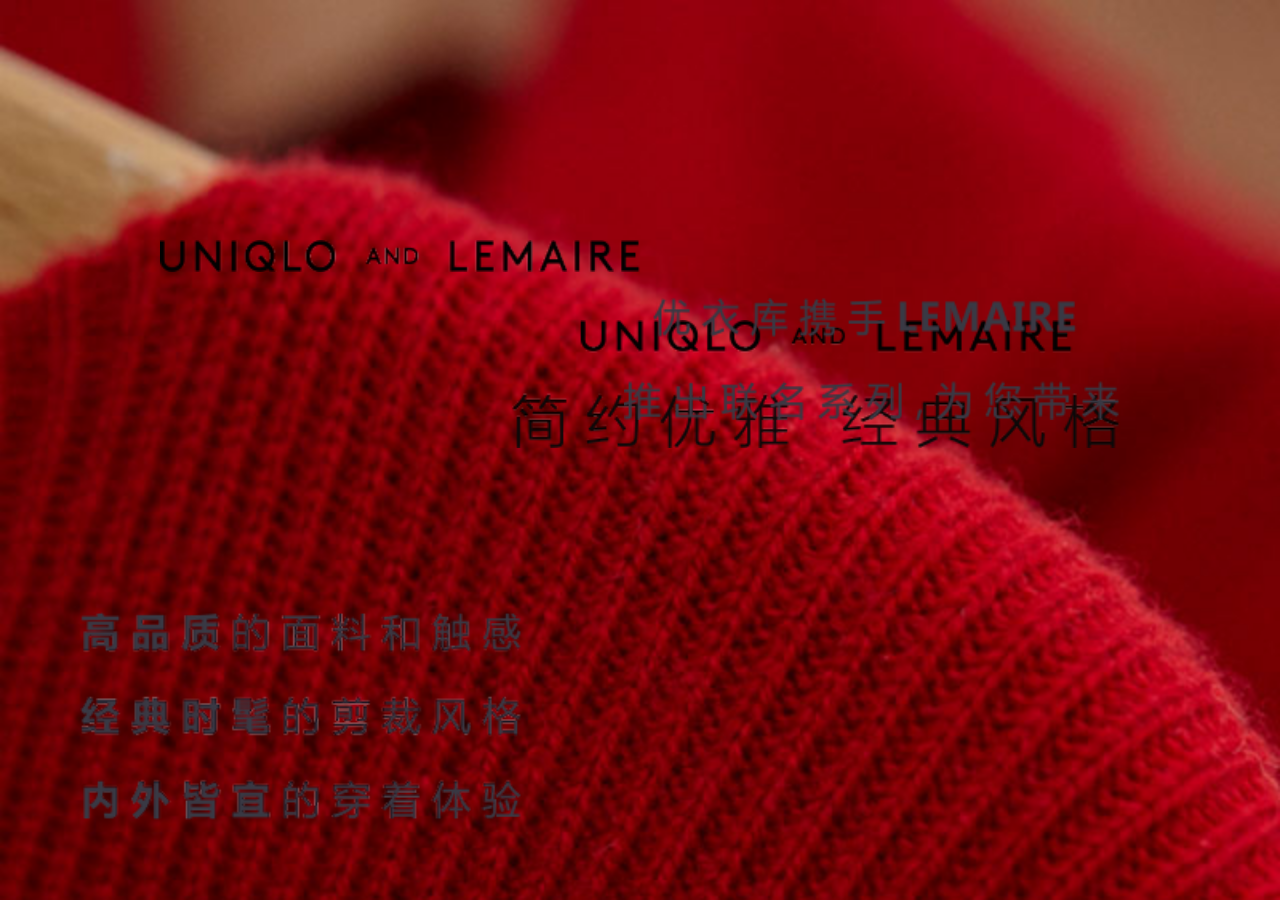
==== index.html @ e699a5d2 "index" ====
<!DOCTYPE html>
<html lang="en">
    <head>
        <meta charset="utf-8">
        <meta name="viewport" content="width=device-width, user-scalable=no, initial-scale=1.0, maximum-scale=1.0, minimum-scale=1.0">
        <link rel="stylesheet" type="text/css" href="css/swiper.min.css">
        <link rel="stylesheet" type="text/css" href="css/animate.css">
        <script type="text/javascript" src="js/comm.js"></script>
        
        <style type="text/css">
			
        </style>
    </head>
    <body>
    	<div class="swiper-container">
		    <div class="swiper-wrapper">
		        <div class="swiper-slide page1">
		        	<img src="img/p2_txt.png" alt="">
		        	<img src="img/p3_txt.png" alt="">
		        	<img src="img/p3_txt2.png" alt="">
		        	<img src="img/p3_txt3.png" alt="">
		        </div>
		        <div class="swiper-slide page2">
		        	<img src="img/p4_about.png" alt="">
		        	<img src="img/woman.png" alt="">
		        </div>
		       
		    </div>
    
		</div>
    <script type="text/javascript" src="js/swiper.min.js"></script>
    <script type="text/javascript">
    	!function(n){var e=n.document,t=e.documentElement,i=1600,d=i/100,o="orientationchange"in n?"orientationchange":"resize",
    a=function(){var n=t.clientWidth||320;n>10000&&(n=10000),t.style.fontSize=n/d+"px"};
    e.addEventListener&&(n.addEventListener(o,a,!1),e.addEventListener("DOMContentLoaded",a,!1))}(window);


	var mySwiper = new Swiper ('.swiper-container', {
    loop: true,
    direction:'vertical',
    onSlideChangeEnd:function(swiper){
    	var slideAry = swiper.slides;//获取当前一共有多少活动块（swiper会自动在收尾添加一个活动块 首部填原最后一个 尾部填原第一个）
    	var curIn= swiper.activeIndex,
    	total = slideAry.length;
    	var targetId='page';
    	switch(curIn){
    		case 0:targetId+=total-2;
    			break;
    		case total-1:targetId+=1;
    			break;
    		default:targetId+=curIn;
    	}

    	//gei 当前活动块设置id,把其余的移出
    	[].forEach.call(slideAry,function(e,i){
    		if(curIn === i){
    			e.id = targetId;
    			return;
    		}
    		e.id = null;
    	});

    }
    

  })

    </script>
    </body>
</html>
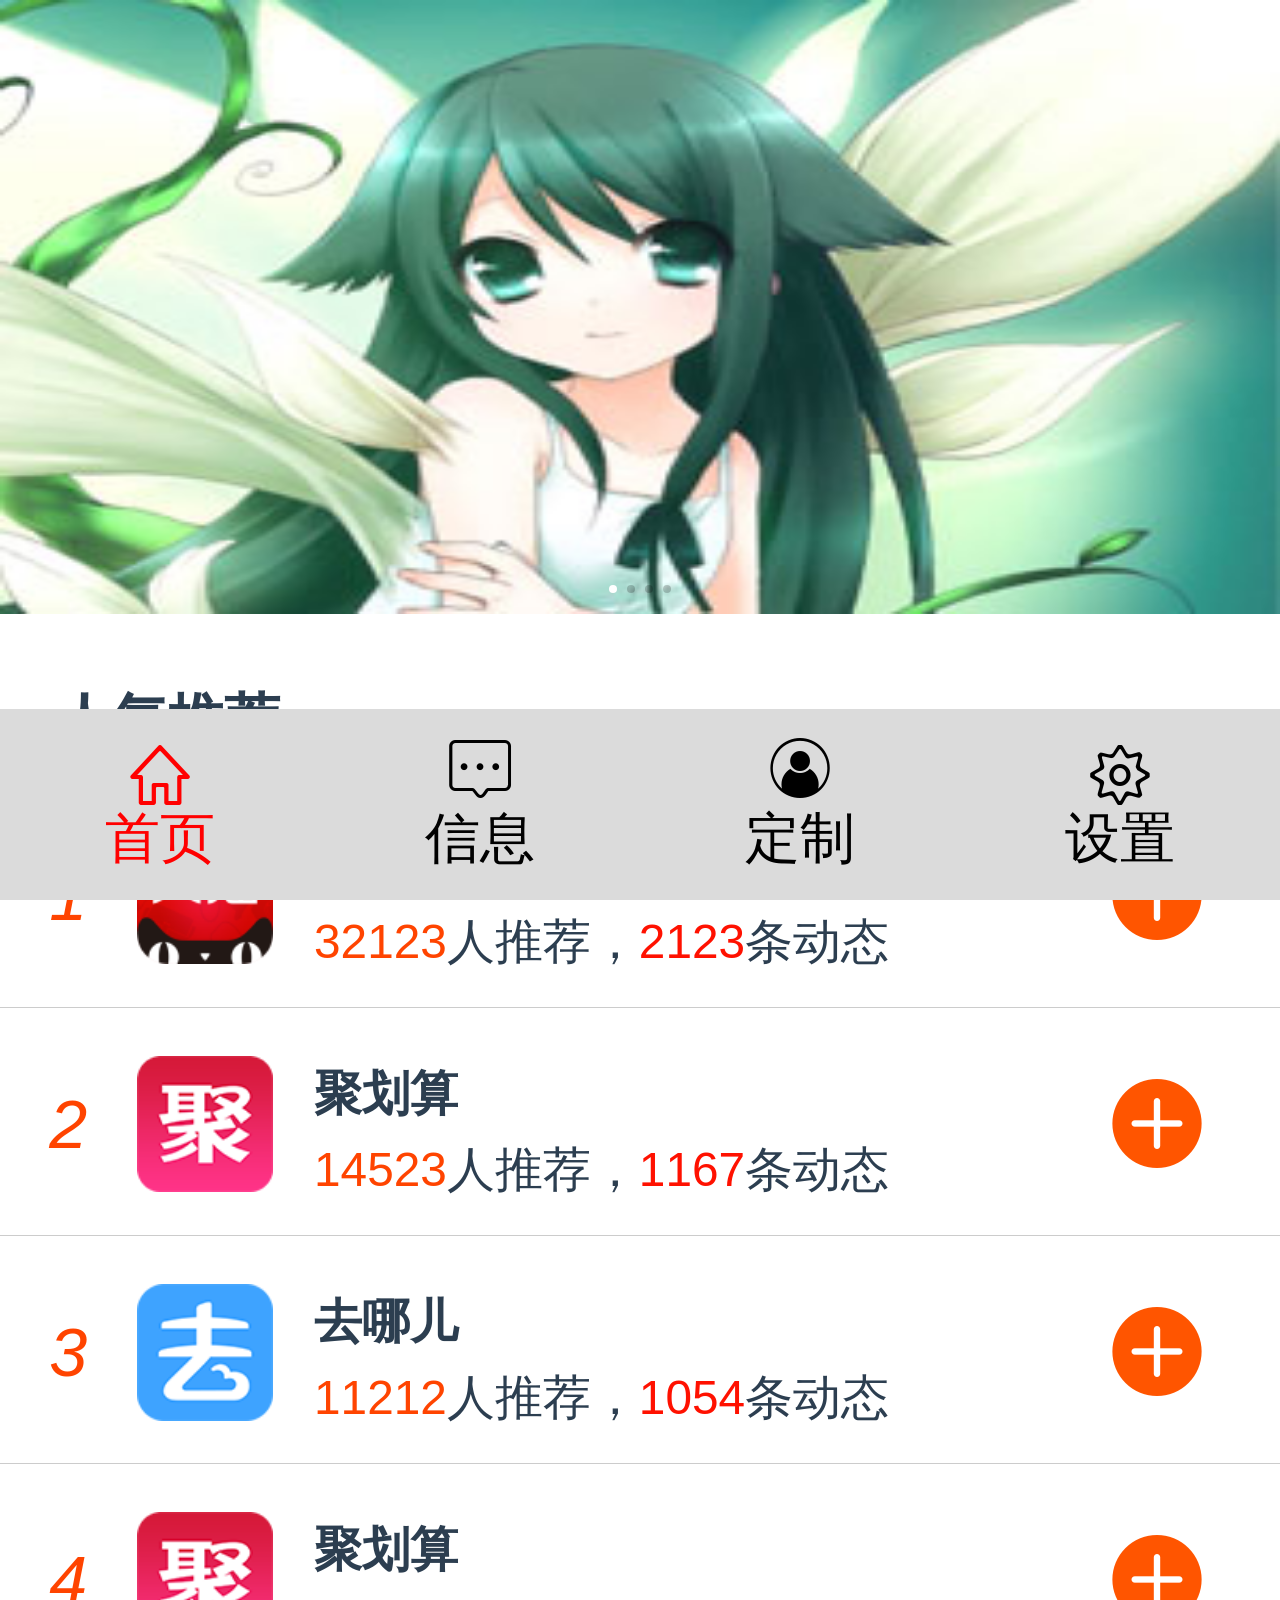
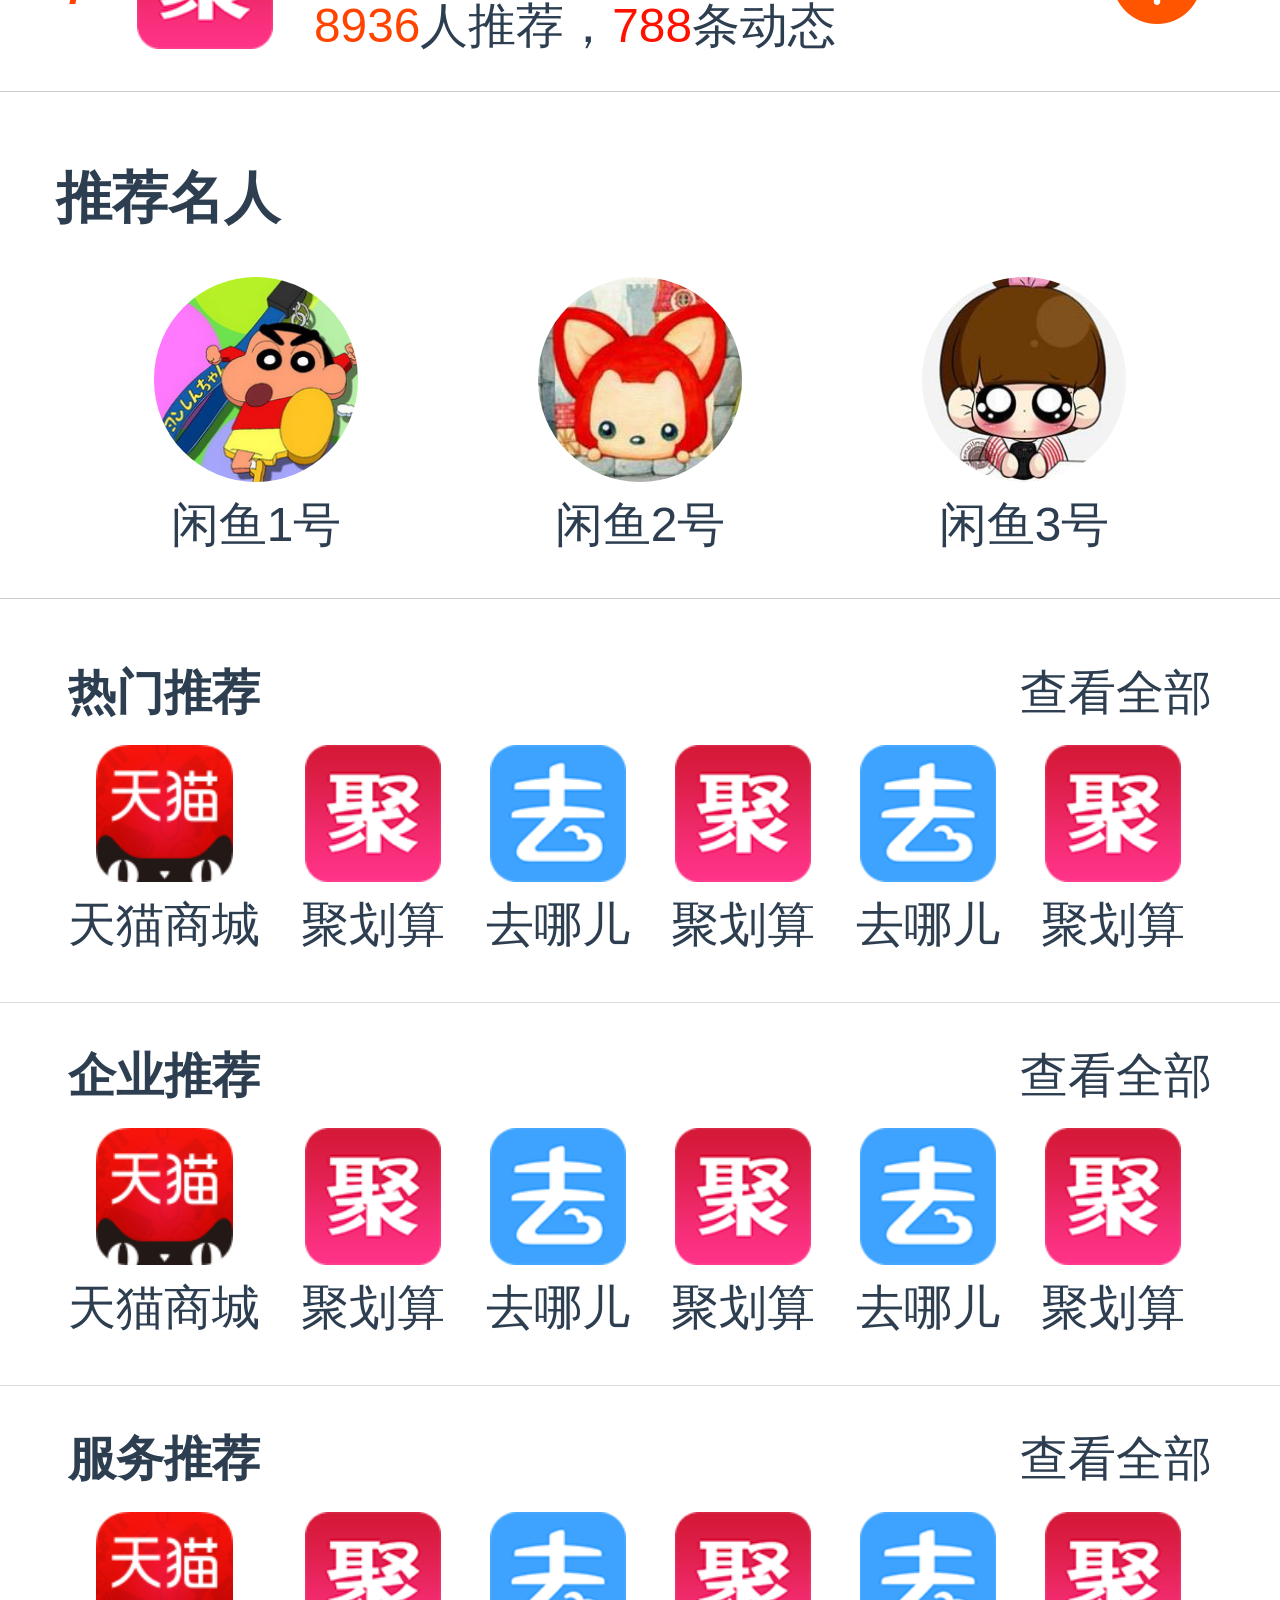
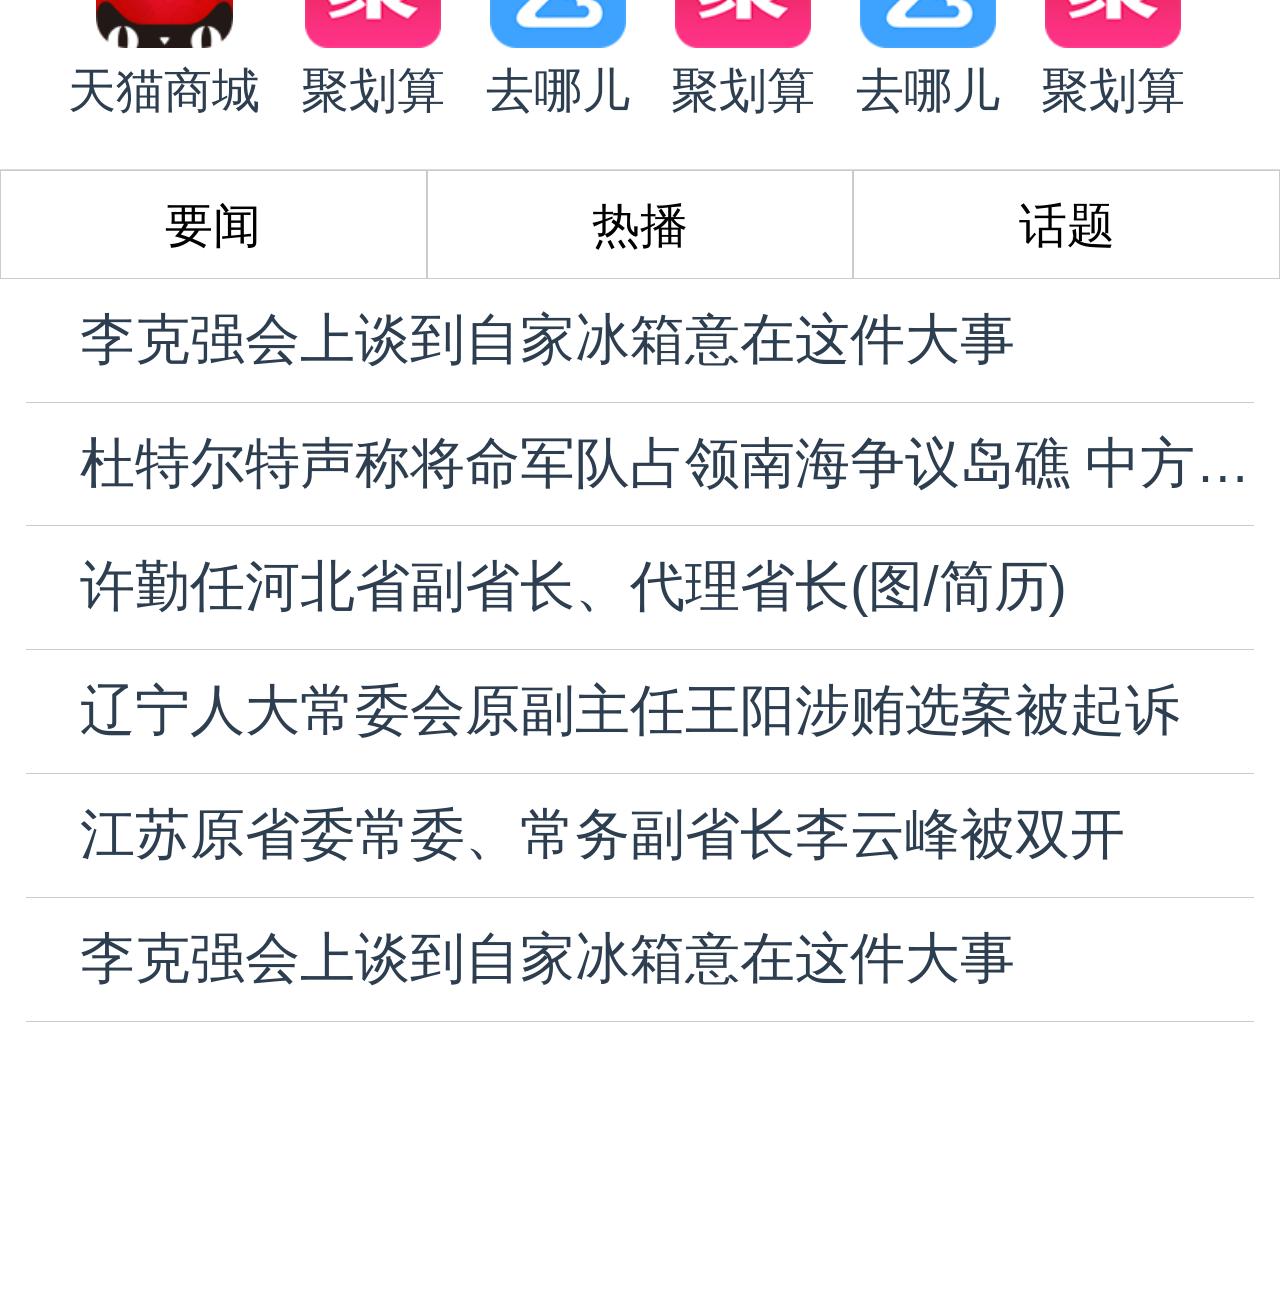
==== commit 3548fd6a: "change" ====
--- a/index.html
+++ b/index.html
@@ -1,70 +1 @@
-<!DOCTYPE html>
-<html lang="en">
-    <head>
-        <meta charset="utf-8">
-        <meta name="viewport" content="width=device-width, user-scalable=no, initial-scale=1.0, maximum-scale=1.0, minimum-scale=1.0">
-        <link rel="stylesheet" type="text/css" href="css/swiper.min.css">
-        <link rel="stylesheet" type="text/css" href="css/animate.css">
-        <script type="text/javascript" src="js/comm.js"></script>
-        
-        <style type="text/css">
-			
-        </style>
-    </head>
-    <body>
-    	<div class="swiper-container">
-		    <div class="swiper-wrapper">
-		        <div class="swiper-slide page1">
-		        	<img src="img/p2_txt.png" alt="">
-		        	<img src="img/p3_txt.png" alt="">
-		        	<img src="img/p3_txt2.png" alt="">
-		        	<img src="img/p3_txt3.png" alt="">
-		        </div>
-		        <div class="swiper-slide page2">
-		        	<img src="img/p4_about.png" alt="">
-		        	<img src="img/woman.png" alt="">
-		        </div>
-		       
-		    </div>
-    
-		</div>
-    <script type="text/javascript" src="js/swiper.min.js"></script>
-    <script type="text/javascript">
-    	!function(n){var e=n.document,t=e.documentElement,i=1600,d=i/100,o="orientationchange"in n?"orientationchange":"resize",
-    a=function(){var n=t.clientWidth||320;n>10000&&(n=10000),t.style.fontSize=n/d+"px"};
-    e.addEventListener&&(n.addEventListener(o,a,!1),e.addEventListener("DOMContentLoaded",a,!1))}(window);
-
-
-	var mySwiper = new Swiper ('.swiper-container', {
-    loop: true,
-    direction:'vertical',
-    onSlideChangeEnd:function(swiper){
-    	var slideAry = swiper.slides;//获取当前一共有多少活动块（swiper会自动在收尾添加一个活动块 首部填原最后一个 尾部填原第一个）
-    	var curIn= swiper.activeIndex,
-    	total = slideAry.length;
-    	var targetId='page';
-    	switch(curIn){
-    		case 0:targetId+=total-2;
-    			break;
-    		case total-1:targetId+=1;
-    			break;
-    		default:targetId+=curIn;
-    	}
-
-    	//gei 当前活动块设置id,把其余的移出
-    	[].forEach.call(slideAry,function(e,i){
-    		if(curIn === i){
-    			e.id = targetId;
-    			return;
-    		}
-    		e.id = null;
-    	});
-
-    }
-    
-
-  })
-
-    </script>
-    </body>
-</html>+<!DOCTYPE html><html><head><meta charset=utf-8><meta name=viewport content="width=device-width,user-scalable=no,initial-scale=1,maximum-scale=1,minimum-scale=1"><title>studary</title><style type=text/css></style><link href=./static/css/app.6738cebf75351c302e173595a1e14068.css rel=stylesheet></head><body><div id=app></div><script type=text/javascript src=./static/js/manifest.21177adad61bea80f849.js></script><script type=text/javascript src=./static/js/vendor.52c042765963aca0713a.js></script><script type=text/javascript src=./static/js/app.e3ffd50a5ee04ba85b97.js></script></body></html>
